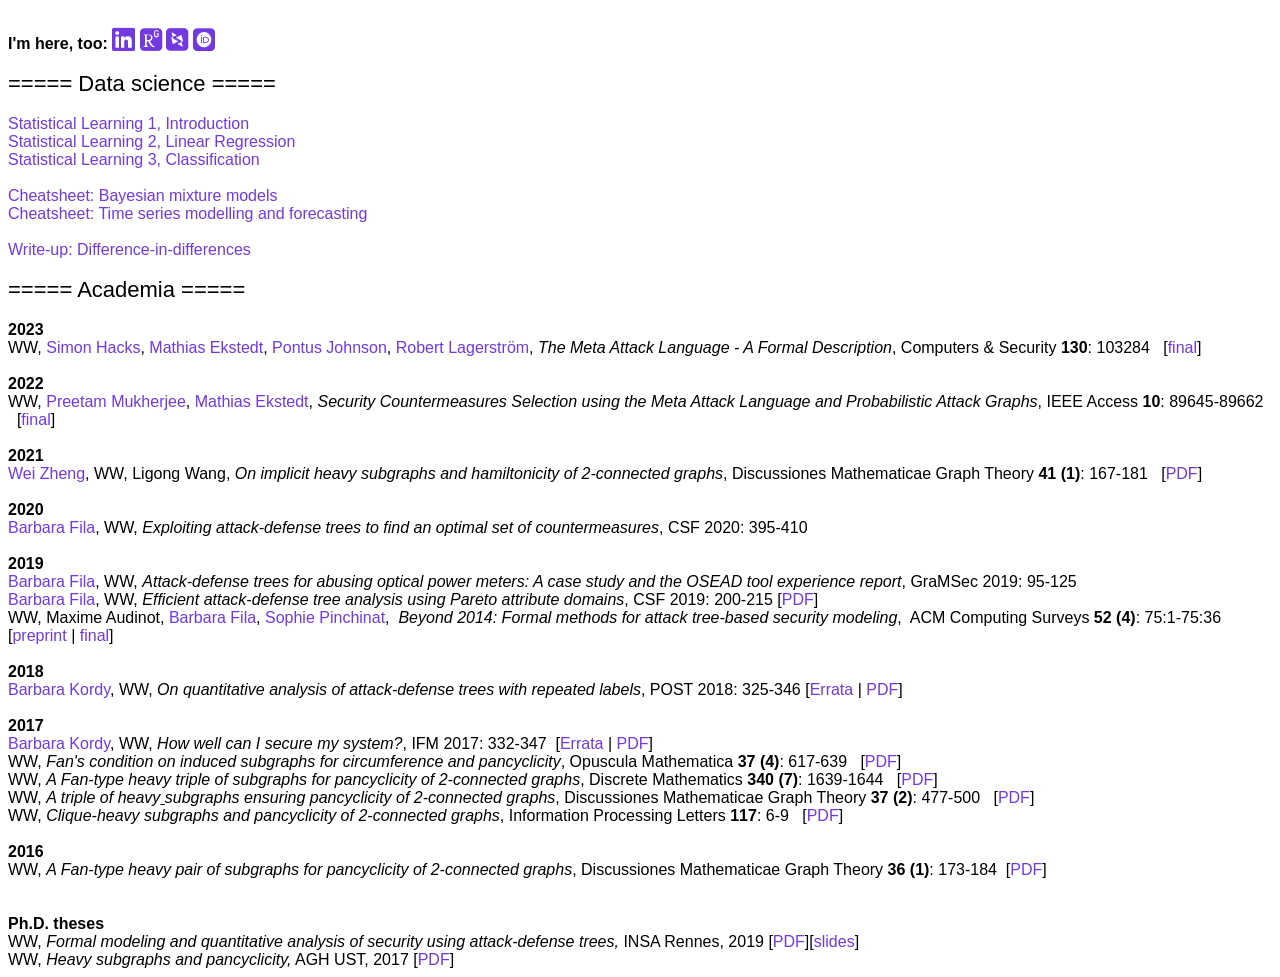
==== index.html @ e9523ee7 "Update index.html" ====
<!DOCTYPE html PUBLIC "-//W3C//DTD HTML 4.01 Transitional//EN">
<html>

<head>
  <style></style>
  <title>Wojciech Wide&#322</title>
    <!--
  nice icons by James Walsh: https://jpswalsh.github.io/academicons/
  -->
  <link rel="stylesheet" href="academiconsss/css/academicons.min.css" />
  <!-- for linkedin and github icon-->
  <link rel="stylesheet" href="https://use.fontawesome.com/releases/v5.8.1/css/all.css" integrity="sha384-50oBUHEmvpQ+1lW4y57PTFmhCaXp0ML5d60M1M7uH2+nqUivzIebhndOJK28anvf" crossorigin="anonymous">
  <!-- what follows removes underscore from hyperlinks -->
 <style type="text/css">
    a {
      text-decoration: none
    }
    * {
      font-family: 'Verdana','Georgia','Helvetica';
      font-size: 16px;
    }
  </style>
</head>
<body
style="background-color: #FFFFFF; color: #000000;"
 alink="#7139df" link="#7139df" vlink="#7139df">
	<!--
	-->
	    <span style="font-weight: bold;"><br>
    I'm here, too: </span>

  <a href="https://www.linkedin.com/in/wojciech-wide%C5%82-252187187/">
  <span class="icon">
    <i class="fab fa-linkedin" style="font-size: 26px;"></i>
    </span>
  </a>

  <a href="https://www.researchgate.net/profile/Wojciech_Widel">
    <span class="icon">
      <i class="ai ai-researchgate-square ai-3x" style="font-size: 26px;"></i>
    </span>
  </a>

  <a href="https://dblp.uni-trier.de/pers/hd/w/Widel:Wojciech">
    <span class="icon">
      <i class="ai ai-dblp-square ai-3x" style="font-size: 26px;"></i>
    </span>
  </a>

  <a href="https://orcid.org/0000-0002-1680-5255">
    <span class="icon">
      <i class="ai ai-orcid-square ai-3x" style="font-size: 26px;"></i>
    </span>
  </a>

<br><br>
	
  <!-- data
	-->
	<span style="font-size: 22px;">===== Data science =====</span><br><br>
	
	<a href="data/statistical_learning_01_overview.pdf">Statistical Learning 1, Introduction </a><br>
	<a href="data/statistical_learning_02_linear_regression.pdf">Statistical Learning 2, Linear Regression</a><br>
	<a href="data/statistical_learning_03_classification.pdf">Statistical Learning 3, Classification</a><br><br>
	
	<a href="data/cheatsheet_bayesian_mixture_models.pdf">Cheatsheet: Bayesian mixture models</a><br>
	<a href="data/cheatsheet_time_series.pdf">Cheatsheet: Time series modelling and forecasting</a><br><br>
	
	<a href="data/write_up_diff_in_diff.pdf">Write-up: Difference-in-differences</a><br><br>
	
	<!-- academia
	-->
	<span style="font-size: 22px;">===== Academia =====</span><br><br>
  
  <b>2023</b><br>
  
    WW, <a href="https://www.researchgate.net/profile/Simon-Hacks">
    Simon Hacks</a>, <a href="https://www.researchgate.net/profile/Mathias-Ekstedt">
    Mathias Ekstedt</a>, <a href="https://www.researchgate.net/profile/Pontus-Johnson">
    Pontus Johnson</a>, <a href="https://www.researchgate.net/profile/Lagerstroem-Robert">
    Robert Lagerstr&ouml;m</a>,&nbsp;<span style="color: rgb(0, 0, 0); font-style: italic;">The Meta Attack Language - A Formal Description</span>,&nbsp;Computers &amp; Security
  <span style="font-weight: bold;"><span style="font-weight: bold;">130</span></span>:&nbsp;103284
  &nbsp; [<a href="https://www.sciencedirect.com/science/article/pii/S0167404823001943?via%3Dihub">final</a>]<br><br>


    <b>2022</b><br>
  
    WW, <a href="https://www.researchgate.net/profile/Preetam-Mukherjee">
    Preetam Mukherjee</a>, <a href="https://www.researchgate.net/profile/Mathias-Ekstedt">
    Mathias Ekstedt</a>,&nbsp;<span style="color: rgb(0, 0, 0); font-style: italic;">Security Countermeasures Selection using the Meta Attack Language and Probabilistic Attack Graphs</span>,&nbsp;IEEE Access
  <span style="font-weight: bold;"><span style="font-weight: bold;">10</span></span>:&nbsp;89645-89662
  &nbsp; [<a href="https://ieeexplore.ieee.org/document/9864201">final</a>]<br><br>
  
  <b>2021</b><br>
  
    <a href="https://www.researchgate.net/profile/Wei_Zheng125">
    Wei Zheng</a>, WW, Ligong Wang,&nbsp;<span style="color: rgb(0, 0, 0); font-style: italic;">On implicit
    heavy subgraphs and hamiltonicity of 2-connected graphs</span>,&nbsp;Discussiones Mathematicae Graph Theory
  <span style="font-weight: bold;"><span style="font-weight: bold;">41<span style="font-weight: bold;"> (1)</span></span></span>:&nbsp;167-181
  &nbsp; [<a href="https://www.dmgt.uz.zgora.pl/publish/bbl_view_pdf.php?ID=42028">PDF</a>]<br><br>
  
  <b>2020</b><br>
  
    <a href="http://people.irisa.fr/Barbara.Kordy/">
    Barbara Fila</a>, WW,&nbsp;<span style="color: rgb(0, 0, 0); font-style: italic;">Exploiting attack-defense trees to find an optimal set of countermeasures</span>,&nbsp;CSF 2020: 395-410<br><br>  
  

  <b>2019</b><br>  
  
  <a href="http://people.irisa.fr/Barbara.Kordy/">
    Barbara Fila</a>, WW,&nbsp;<span style="color: rgb(0, 0, 0); font-style: italic;">Attack-defense trees for abusing optical power meters: A case study and the OSEAD tool experience report</span>,&nbsp;GraMSec 2019: 95-125<br>

  <a href="http://people.irisa.fr/Barbara.Kordy/">
    Barbara Fila</a>, WW,&nbsp;<span style="color: rgb(0, 0, 0); font-style: italic;">Efficient attack-defense tree analysis using Pareto attribute domains</span>,&nbsp;CSF 2019: 200-215 [<a href="papers/2019_fila_widel_CSF.pdf">PDF</a>]<br>
  <!--acceptance rate: 0.34 -->

  WW, Maxime Audinot,
  <a href="http://people.irisa.fr/Barbara.Kordy/">Barbara Fila</a>,
  <a href="http://people.irisa.fr/Sophie.Pinchinat/">Sophie Pinchinat</a>,&nbsp;<span style="color: rgb(0, 0, 0); font-style: italic;">
    Beyond 2014: Formal methods for attack tree-based security modeling</span>,&nbsp;
  ACM Computing Surveys <span style="font-weight: bold;"><span style="font-weight: bold;">52<span style="font-weight: bold;"> (4)</span></span></span>:
  75:1-75:36 [<a href="papers/2019_ACM_survey_PREPRINT.pdf">preprint</a> | <a href="https://dl.acm.org/citation.cfm?id=3331524">final</a>] &nbsp;


  <br>
  <br>




  <b>2018</b><br>


  <a href="http://people.irisa.fr/Barbara.Kordy/">Barbara Kordy</a>, WW, <span style="color: rgb(0, 0, 0); font-style: italic;">On
    quantitative analysis of attack-defense trees with repeated labels</span>,
  POST 2018: 325-346 [<a href="papers/POSTerrata.pdf">Errata</a>
  | <a href="papers/2018_kordy_widel_POST.pdf">PDF</a>]<br>


  <br>

  <b>2017</b><br>

  <a href="http://people.irisa.fr/Barbara.Kordy/">Barbara Kordy</a>, WW,&nbsp;<span style="color: rgb(0, 0, 0); font-style: italic;">How well
    can I secure my system?</span><span style="color: rgb(0, 0, 0); font-style: italic;"></span>,
  IFM 2017: 332-347 &nbsp;[<a href="papers/iFMerrata.pdf">Errata</a> | <a href="papers/2017_kordy_widel_iFM.pdf">PDF</a>]<br>

  WW,&nbsp;<span style="color: rgb(0, 0, 0); font-style: italic;">Fan's
    condition on induced subgraphs for circumference and pancyclicity</span><span style="text-decoration: underline; color: rgb(0, 0, 0); font-style: italic;"></span><span style="color: rgb(0, 0, 0); font-style: italic;"></span><span style="text-decoration: underline; color: rgb(0, 0, 0); font-style: italic;"></span><span
    style="color: rgb(0, 0, 0); font-style: italic;"></span>,
  Opuscula Mathematica <span style="font-weight: bold;"><span style="font-weight: bold;">37<span style="font-weight: bold;"> (4)</span></span></span>:
  617-639 &nbsp; [<a href="http://www.opuscula.agh.edu.pl/vol37/4/art/opuscula_math_3734.pdf">PDF</a>]<br>


  WW, <span style="color: rgb(0, 0, 0); font-style: italic;">A Fan-type
    heavy triple of </span><span style="color: rgb(0, 0, 0); font-style: italic;">subgraphs</span><span style="color: rgb(0, 0, 0); font-style: italic;"> for </span><span style="color: rgb(0, 0, 0); font-style: italic;">pancyclicity</span><span
    style="color: rgb(0, 0, 0); font-style: italic;"> of
    2-connected graphs</span>,&nbsp;Discrete Mathematics <span style="font-weight: bold;"><span style="font-weight: bold;">340<span style="font-weight: bold;"> (7)</span></span></span>:
  1639-1644 &nbsp; [<a href="papers/2017_widel_k13p7h.pdf">PDF</a>]<br>


  WW, <span style="color: rgb(0, 0, 0); font-style: italic;">A triple of
    heavy</span><span style="text-decoration: underline; color: rgb(0, 0, 0); font-style: italic;">
  </span><span style="color: rgb(0, 0, 0); font-style: italic;">subgraphs</span><span style="color: rgb(0, 0, 0); font-style: italic;"> ensuring </span><span style="color: rgb(0, 0, 0); font-style: italic;">pancyclicity</span><span style="color: rgb(0, 0, 0); font-style: italic;">
    of
    2-connected graphs</span>, Discussiones Mathematicae Graph Theory
  <span style="font-weight: bold;"><span style="font-weight: bold;">37<span style="font-weight: bold;"> (2)</span></span></span>:&nbsp;477-500
  &nbsp; [<a href="http://www.discuss.wmie.uz.zgora.pl/php/discuss3.php?ip=&amp;url=pdf&amp;nIdA=25197&amp;nIdSesji=-1">PDF</a>]<br>


  WW, <span style="color: rgb(0, 0, 0); font-style: italic;">Clique-heavy
  </span><span style="color: rgb(0, 0, 0); font-style: italic;">subgraphs</span><span style="color: rgb(0, 0, 0); font-style: italic;"> and </span><span style="color: rgb(0, 0, 0); font-style: italic;">pancyclicity</span><span style="color: rgb(0, 0, 0); font-style: italic;">
    of
    2-connected graphs</span>, Information Processing
  Letters&nbsp;<span style="font-weight: bold;"><span style="font-weight: bold;">117<span style="font-weight: bold;"></span></span></span>:
  6-9 &nbsp; [<a href="papers/2017_widel_clique.pdf">PDF</a>]<br>


  <br>

  <b>2016</b><br>


  WW, <span style="color: rgb(0, 0, 0); font-style: italic;">A Fan-type
    heavy pair of </span><span style="color: rgb(0, 0, 0); font-style: italic;">subgraphs</span><span style="color: rgb(0, 0, 0); font-style: italic;"> for </span><span style="color: rgb(0, 0, 0); font-style: italic;">pancyclicity</span><span style="color: rgb(0, 0, 0); font-style: italic;">
    of
    2-connected graphs</span>, Discussiones Mathematicae Graph Theory
  <span style="font-weight: bold;"><span style="font-weight: bold;">36<span style="font-weight: bold;"> (1)</span></span></span>:
  173-184 &nbsp;[<a href="http://www.discuss.wmie.uz.zgora.pl/php/discuss3.php?ip=&amp;url=pdf&amp;nIdA=24811&amp;nIdSesji=-1">PDF</a>]<br>



  <br>







  <br><span style="font-weight: bold;">Ph.D. theses<br>







  </span>WW,&nbsp;<span style="color: rgb(0, 0, 0); font-style: italic;">Formal modeling and quantitative analysis of security using attack-defense trees, </span>INSA Rennes, 2019 [<a href="theseis/widel_thesis_trees.pdf">PDF</a>][<a href="papers/defense_irisa.pdf">slides</a>]<br>







  WW,&nbsp;<span style="color: rgb(0, 0, 0); font-style: italic;">Heavy subgraphs and pancyclicity</span><span style="color: rgb(0, 0, 0); font-style: italic;">,</span> AGH UST, 2017 [<a href="theseis/widel_thesis_heavy.pdf">PDF</a>]<br>


</body>

</html>
---- academiconsss/css/academicons.min.css ----
.ai-ul,.fa-ul{list-style-type:none}.ai-li,.fa-li{top:.14285714em;text-align:center}.ai-fw,.ai-li,.fa-fw,.fa-li{text-align:center}.ai.fa-pull-left,.fa.fa-pull-left{margin-right:.3em}@font-face{font-family:Academicons;src:url(../fonts/academicons.eot?v=1.8.6);src:url(../fonts/academicons.eot?v=1.8.6) format('embedded-opentype'),url(../fonts/academicons.ttf?v=1.8.6) format('truetype'),url(../fonts/academicons.woff?v=1.8.6) format('woff'),url(../fonts/academicons.svg?v=1.8.6#academicons) format('svg');font-weight:400;font-style:normal}.ai{display:inline-block;font:normal normal normal 14px/1 Academicons;font-size:inherit;text-rendering:auto;-webkit-font-smoothing:antialiased;-moz-osx-font-smoothing:grayscale}.ai-lg,.fa-lg{line-height:.75em;vertical-align:-15%}.ai-academia:before{content:"\e9af"}.ai-academia-square:before{content:"\e93d"}.ai-acclaim:before{content:"\e92e"}.ai-acclaim-square:before{content:"\e93a"}.ai-acm:before{content:"\e93c"}.ai-acm-square:before{content:"\e95d"}.ai-acmdl:before{content:"\e96a"}.ai-acmdl-square:before{content:"\e9d3"}.ai-ads:before{content:"\e9cb"}.ai-ads-square:before{content:"\e94a"}.ai-arxiv:before{content:"\e974"}.ai-arxiv-square:before{content:"\e9a6"}.ai-biorxiv:before{content:"\e9a2"}.ai-biorxiv-square:before{content:"\e98b"}.ai-ceur:before{content:"\e96d"}.ai-ceur-square:before{content:"\e92f"}.ai-coursera:before{content:"\e95f"}.ai-coursera-square:before{content:"\e97f"}.ai-cv:before{content:"\e9a5"}.ai-cv-square:before{content:"\e90a"}.ai-dataverse:before{content:"\e9f7"}.ai-dataverse-square:before{content:"\e9e4"}.ai-dblp:before{content:"\e94f"}.ai-dblp-square:before{content:"\e93f"}.ai-depsy:before{content:"\e97a"}.ai-depsy-square:before{content:"\e94b"}.ai-doi:before{content:"\e97e"}.ai-doi-square:before{content:"\e98f"}.ai-dryad:before{content:"\e97c"}.ai-dryad-square:before{content:"\e98c"}.ai-figshare:before{content:"\e981"}.ai-figshare-square:before{content:"\e9e7"}.ai-google-scholar:before{content:"\e9d4"}.ai-google-scholar-square:before{content:"\e9f9"}.ai-ideas-repec:before{content:"\e9ed"}.ai-ideas-repec-square:before{content:"\e9f8"}.ai-ieee:before{content:"\e929"}.ai-ieee-square:before{content:"\e9b9"}.ai-impactstory:before{content:"\e9cf"}.ai-impactstory-square:before{content:"\e9aa"}.ai-inspire:before{content:"\e9e9"}.ai-inspire-square:before{content:"\e9fe"}.ai-lattes:before{content:"\e9b3"}.ai-lattes-square:before{content:"\e99c"}.ai-mathoverflow:before{content:"\e9f6"}.ai-mathoverflow-square:before{content:"\e97b"}.ai-mendeley:before{content:"\e9f0"}.ai-mendeley-square:before{content:"\e9f3"}.ai-open-access:before{content:"\e939"}.ai-open-access-square:before{content:"\e9f4"}.ai-orcid:before{content:"\e9d9"}.ai-orcid-square:before{content:"\e9c3"}.ai-osf:before{content:"\e9ef"}.ai-osf-square:before{content:"\e931"}.ai-overleaf:before{content:"\e914"}.ai-overleaf-square:before{content:"\e98d"}.ai-philpapers:before{content:"\e98a"}.ai-philpapers-square:before{content:"\e96f"}.ai-piazza:before{content:"\e99a"}.ai-piazza-square:before{content:"\e90c"}.ai-publons:before{content:"\e937"}.ai-publons-square:before{content:"\e94e"}.ai-pubmed:before{content:"\e99f"}.ai-pubmed-square:before{content:"\e97d"}.ai-researcherid:before{content:"\e91a"}.ai-researcherid-square:before{content:"\e95c"}.ai-researchgate:before{content:"\e95e"}.ai-researchgate-square:before{content:"\e99e"}.ai-scirate:before{content:"\e98e"}.ai-scirate-square:before{content:"\e99d"}.ai-semantic-scholar:before{content:"\e96e"}.ai-semantic-scholar-square:before{content:"\e96c"}.ai-springer:before{content:"\e928"}.ai-springer-square:before{content:"\e99b"}.ai-zotero:before{content:"\e962"}.ai-zotero-square:before{content:"\e932"}.ai-lg{font-size:1.33333333em}.ai-2x{font-size:2em}.ai-3x{font-size:3em}.ai-4x{font-size:4em}.ai-5x{font-size:5em}.ai-fw{width:1.28571429em}.ai-ul{padding-left:0;margin-left:2.14285714em}.ai-ul>li{position:relative}.ai-li{position:absolute;left:-2.14285714em;width:2.14285714em}.ai-li.fa-lg{left:-1.85714286em}.ai-border{padding:.2em .25em .15em;border:.08em solid #eee;border-radius:.1em}.ai-pull-left{float:left}.ai-pull-right{float:right}.ai.fa-pull-right{margin-left:.3em}.fa-lg{font-size:1.33333333em}.fa-2x{font-size:2em}.fa-3x{font-size:3em}.fa-4x{font-size:4em}.fa-5x{font-size:5em}.fa-fw{width:1.28571429em}.fa-ul{padding-left:0;margin-left:2.14285714em}.fa-ul>li{position:relative}.fa-li{position:absolute;left:-2.14285714em;width:2.14285714em}.fa-li.fa-lg{left:-1.85714286em}.fa-border{padding:.2em .25em .15em;border:.08em solid #eee;border-radius:.1em}.fa-pull-left{float:left}.fa-pull-right{float:right}.fa.fa-pull-right{margin-left:.3em}
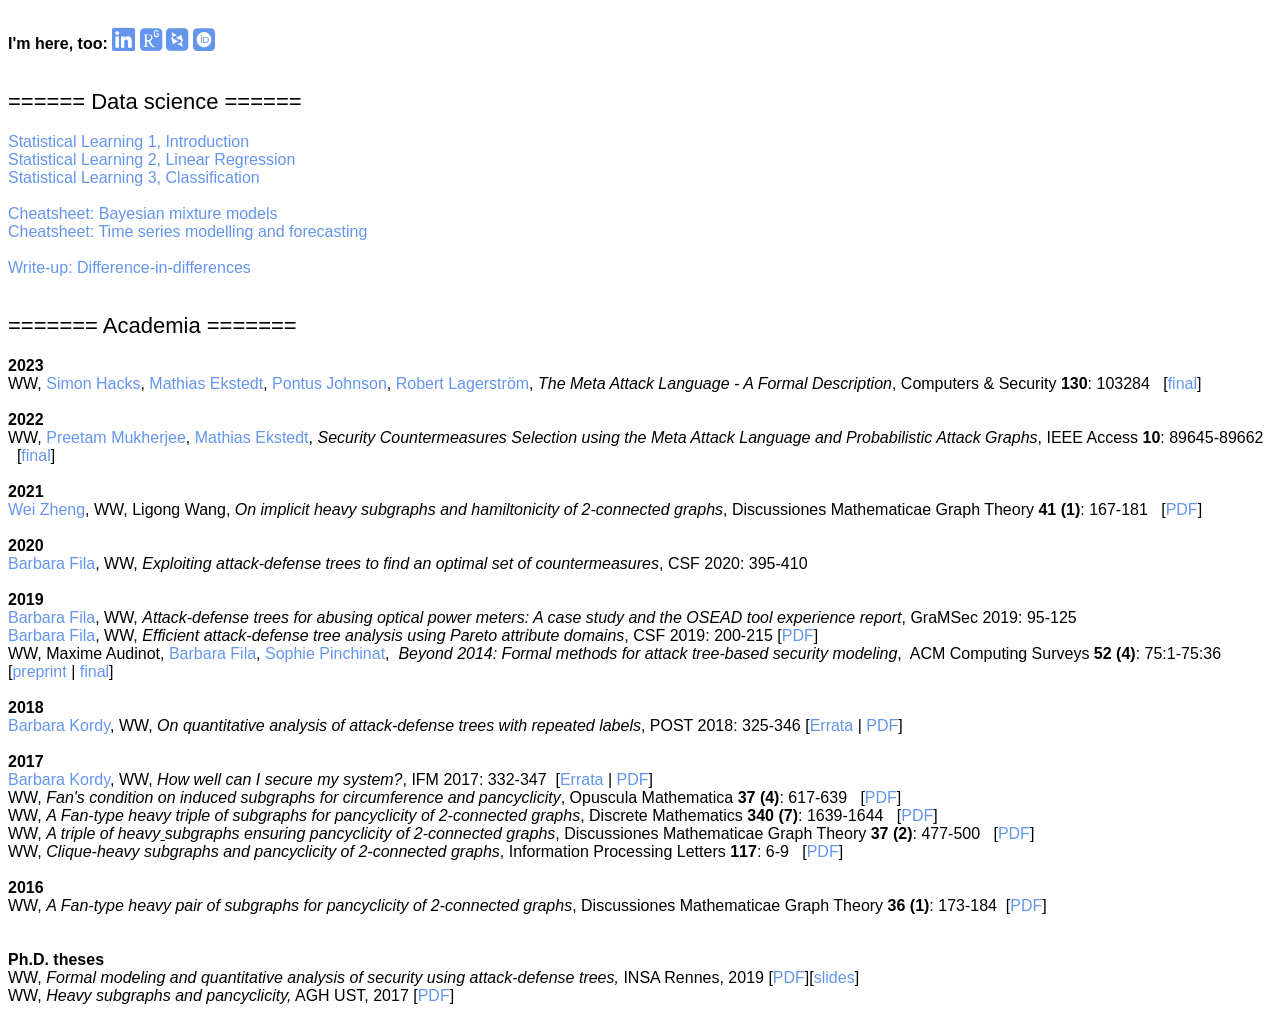
==== commit 20812d21: "Update index.html" ====
--- a/index.html
+++ b/index.html
@@ -23,7 +23,7 @@
 </head>
 <body
 style="background-color: #FFFFFF; color: #000000;"
- alink="#7139df" link="#7139df" vlink="#7139df">
+ alink="#6495ED" link="#6495ED" vlink="#6495ED">
 	<!--
 	-->
 	    <span style="font-weight: bold;"><br>
@@ -53,11 +53,11 @@
     </span>
   </a>
 
-<br><br>
+<br><br><br>
 	
   <!-- data
 	-->
-	<span style="font-size: 22px;">===== Data science =====</span><br><br>
+	<span style="font-size: 22px;">====== Data science ======</span><br><br>
 	
 	<a href="data/statistical_learning_01_overview.pdf">Statistical Learning 1, Introduction </a><br>
 	<a href="data/statistical_learning_02_linear_regression.pdf">Statistical Learning 2, Linear Regression</a><br>
@@ -66,11 +66,11 @@
 	<a href="data/cheatsheet_bayesian_mixture_models.pdf">Cheatsheet: Bayesian mixture models</a><br>
 	<a href="data/cheatsheet_time_series.pdf">Cheatsheet: Time series modelling and forecasting</a><br><br>
 	
-	<a href="data/write_up_diff_in_diff.pdf">Write-up: Difference-in-differences</a><br><br>
+	<a href="data/write_up_diff_in_diff.pdf">Write-up: Difference-in-differences</a><br><br><br>
 	
 	<!-- academia
 	-->
-	<span style="font-size: 22px;">===== Academia =====</span><br><br>
+	<span style="font-size: 22px;">======= Academia =======</span><br><br>
   
   <b>2023</b><br>
   
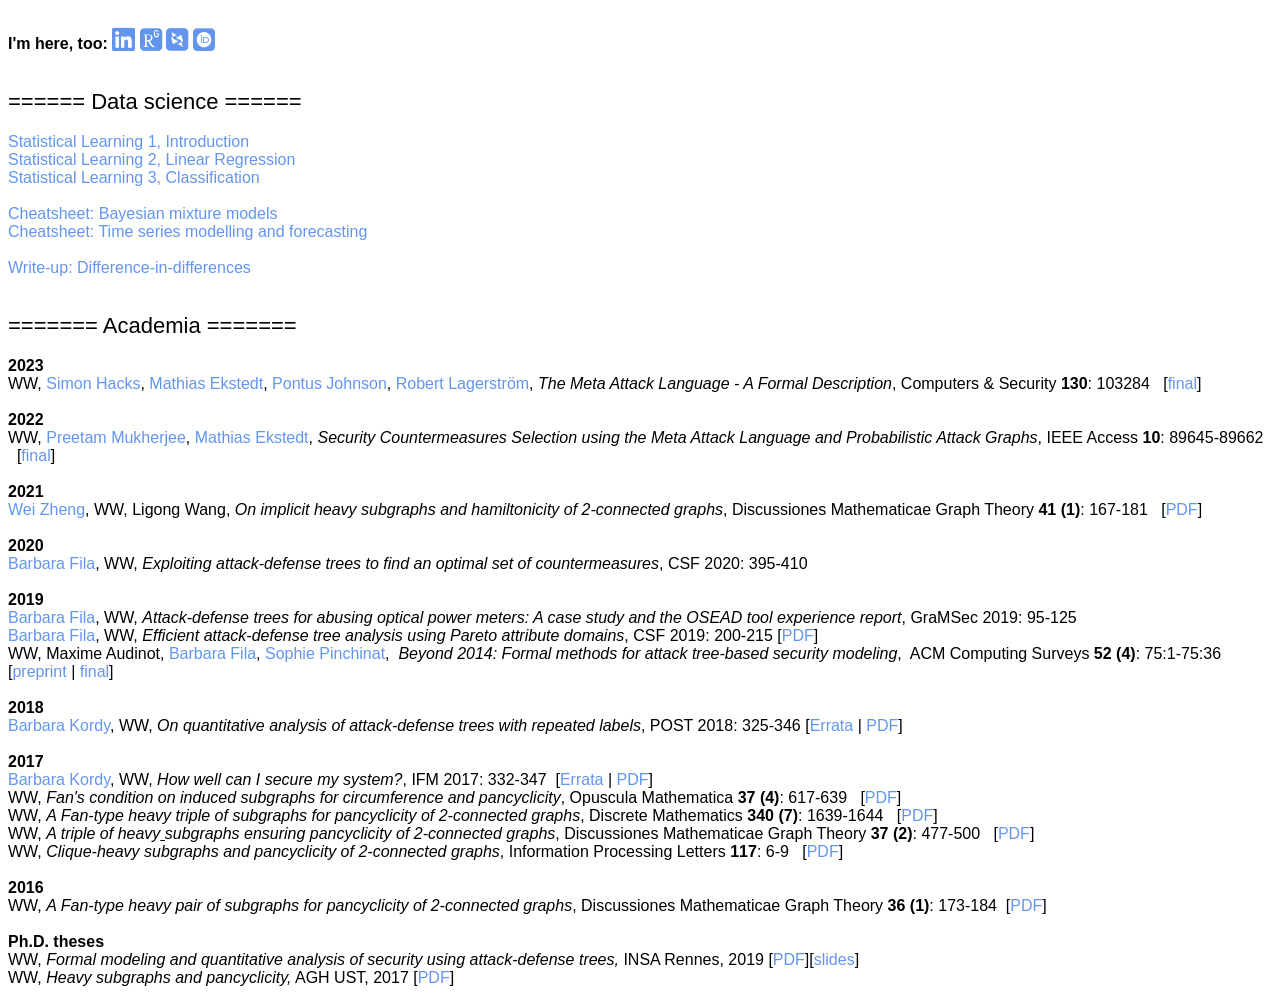
==== commit 428afa61: "Update index.html" ====
--- a/index.html
+++ b/index.html
@@ -188,32 +188,10 @@
   <span style="font-weight: bold;"><span style="font-weight: bold;">36<span style="font-weight: bold;"> (1)</span></span></span>:
   173-184 &nbsp;[<a href="http://www.discuss.wmie.uz.zgora.pl/php/discuss3.php?ip=&amp;url=pdf&amp;nIdA=24811&amp;nIdSesji=-1">PDF</a>]<br>
 
-
-
-  <br>
-
-
-
-
-
-
-
   <br><span style="font-weight: bold;">Ph.D. theses<br>
 
-
-
-
-
-
-
   </span>WW,&nbsp;<span style="color: rgb(0, 0, 0); font-style: italic;">Formal modeling and quantitative analysis of security using attack-defense trees, </span>INSA Rennes, 2019 [<a href="theseis/widel_thesis_trees.pdf">PDF</a>][<a href="papers/defense_irisa.pdf">slides</a>]<br>
 
-
-
-
-
-
-
   WW,&nbsp;<span style="color: rgb(0, 0, 0); font-style: italic;">Heavy subgraphs and pancyclicity</span><span style="color: rgb(0, 0, 0); font-style: italic;">,</span> AGH UST, 2017 [<a href="theseis/widel_thesis_heavy.pdf">PDF</a>]<br>
 
 
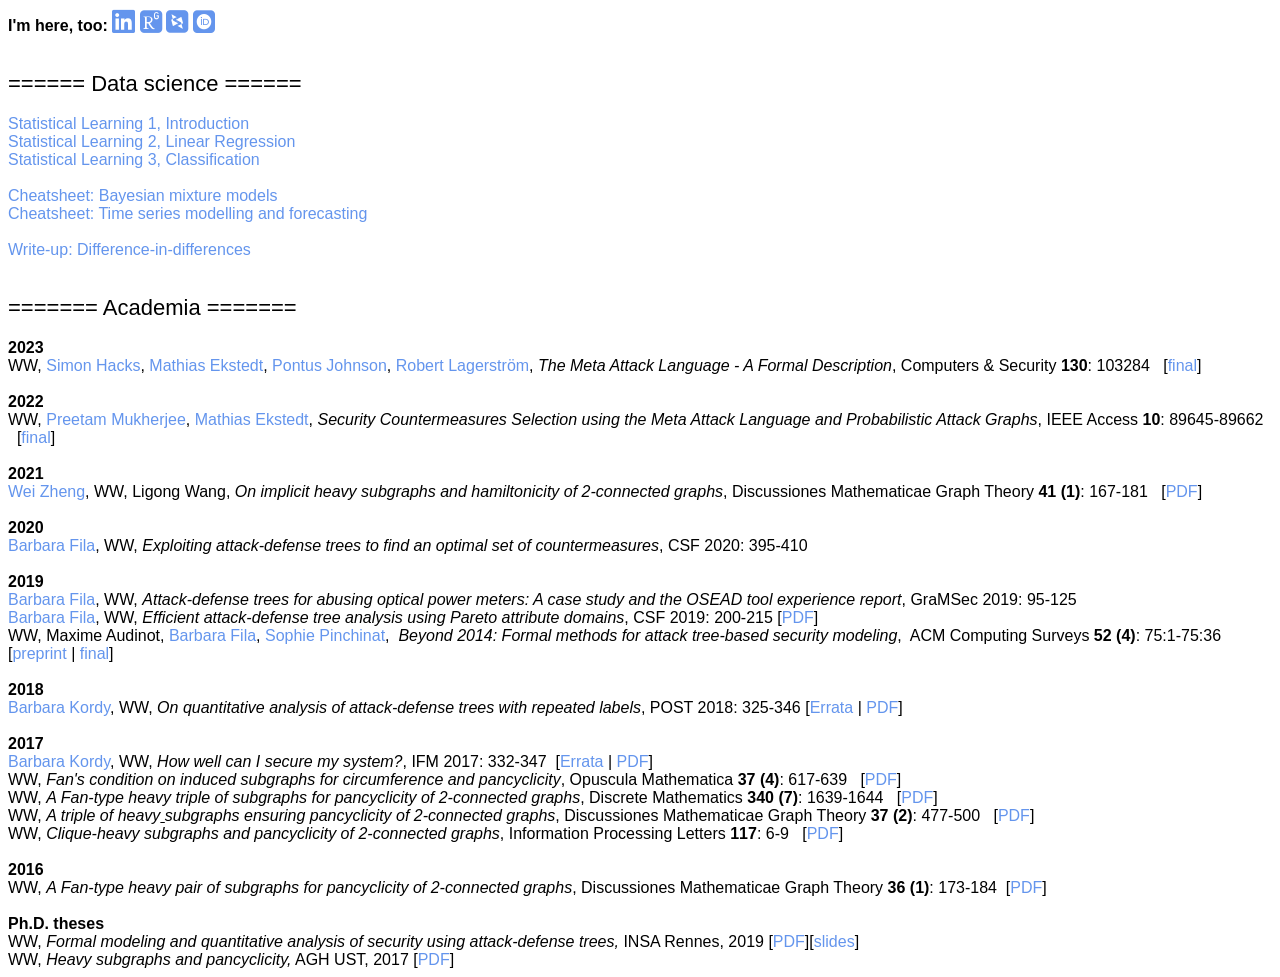
==== commit 2bab72cd: "Update index.html" ====
--- a/index.html
+++ b/index.html
@@ -26,7 +26,7 @@
  alink="#6495ED" link="#6495ED" vlink="#6495ED">
 	<!--
 	-->
-	    <span style="font-weight: bold;"><br>
+	    <span style="font-weight: bold;">
     I'm here, too: </span>
 
   <a href="https://www.linkedin.com/in/wojciech-wide%C5%82-252187187/">
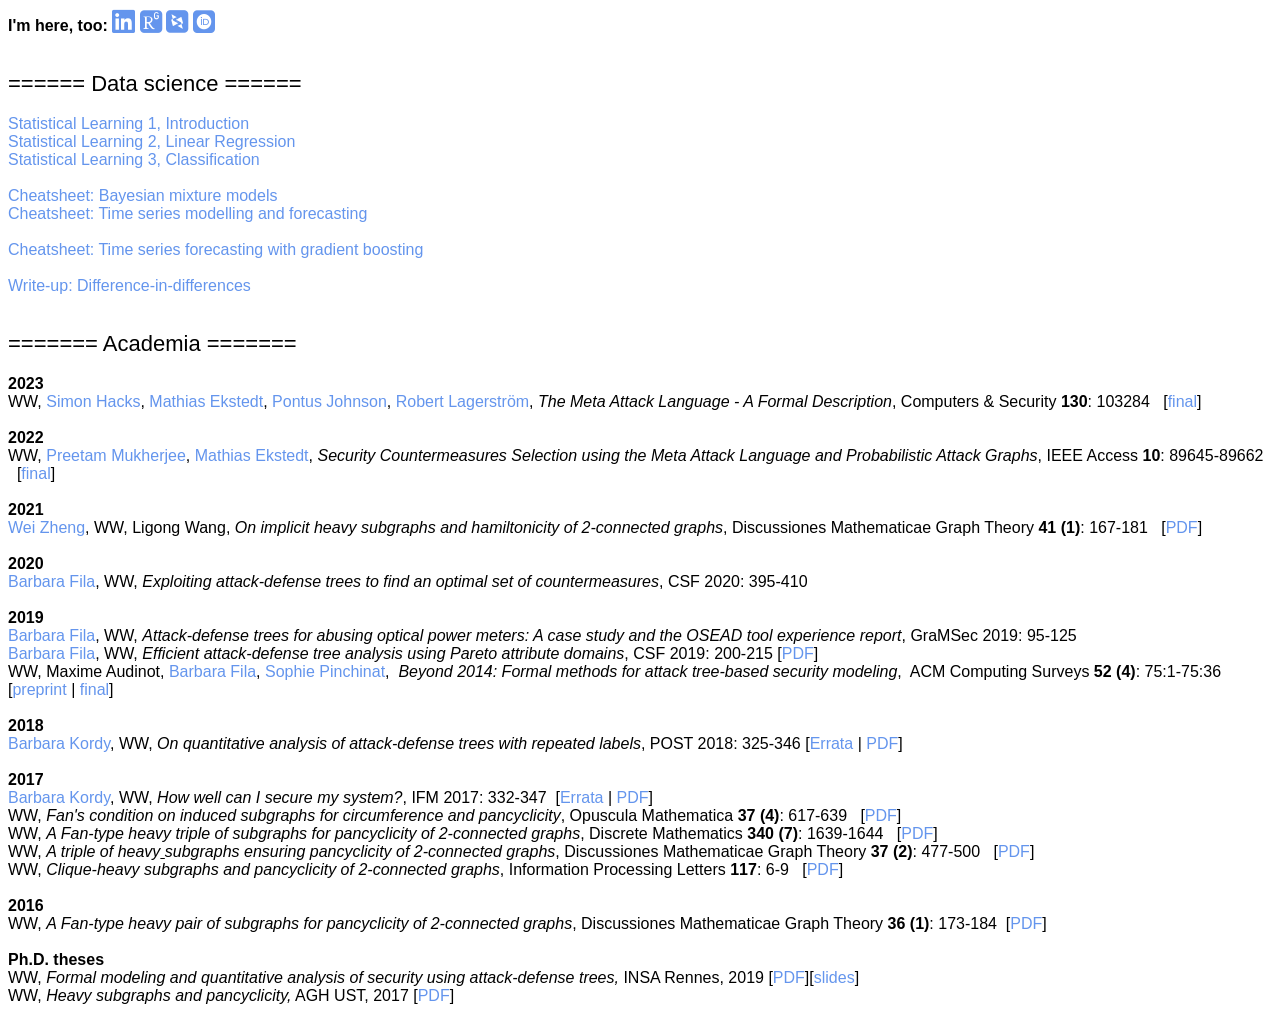
==== commit 24150f98: "Update index.html" ====
--- a/index.html
+++ b/index.html
@@ -65,6 +65,7 @@
 	
 	<a href="data/cheatsheet_bayesian_mixture_models.pdf">Cheatsheet: Bayesian mixture models</a><br>
 	<a href="data/cheatsheet_time_series.pdf">Cheatsheet: Time series modelling and forecasting</a><br><br>
+	<a href="data/cheat_sheet_time_series_forecasting_with_trees.pdf">Cheatsheet: Time series forecasting with gradient boosting</a><br><br>
 	
 	<a href="data/write_up_diff_in_diff.pdf">Write-up: Difference-in-differences</a><br><br><br>
 	
@@ -198,3 +199,4 @@
 </body>
 
 </html>
+
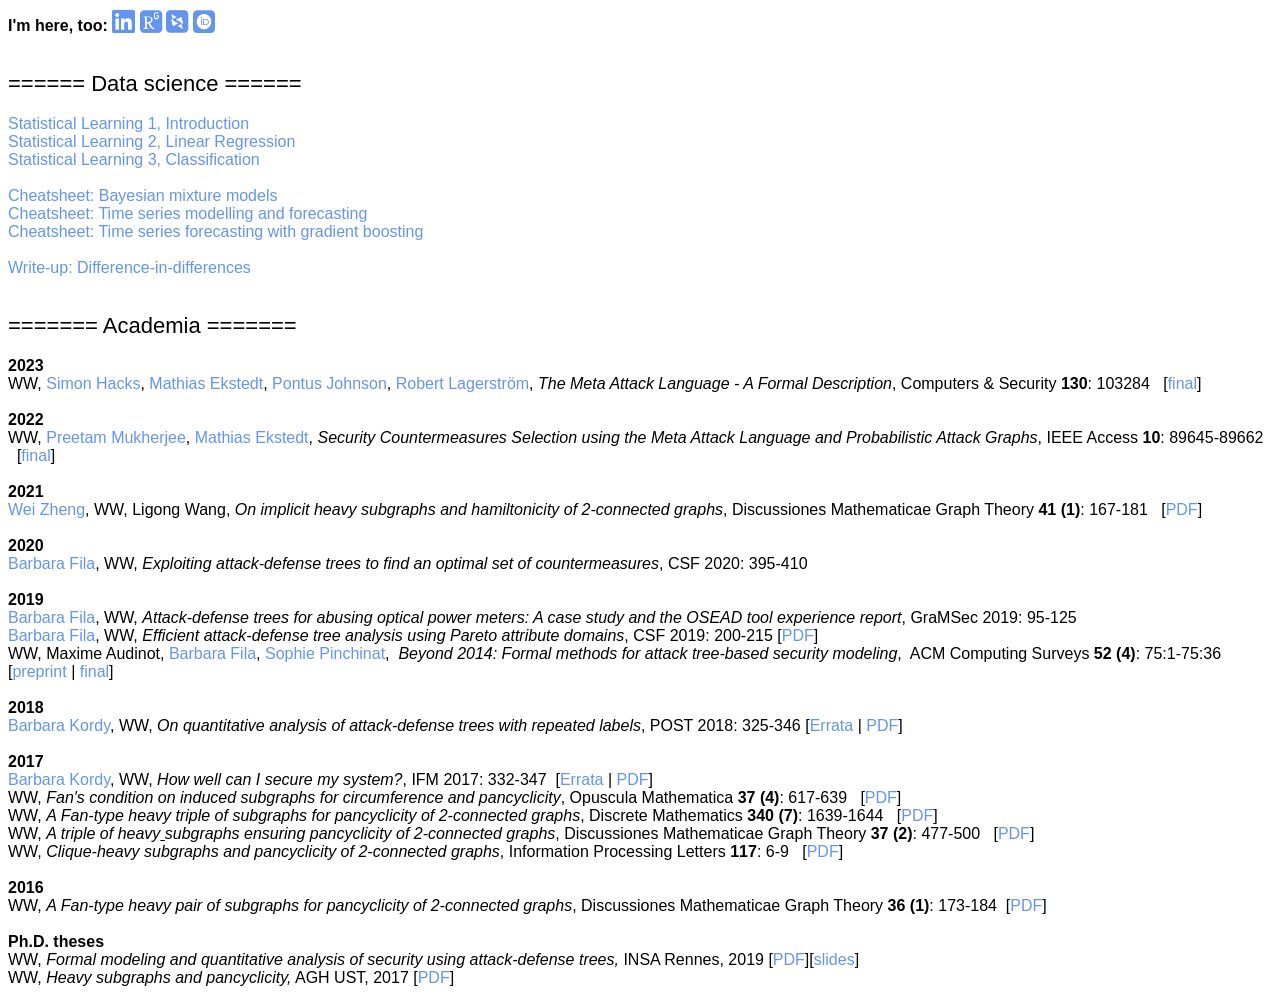
==== commit 1abc702a: "Update index.html" ====
--- a/index.html
+++ b/index.html
@@ -64,7 +64,7 @@
 	<a href="data/statistical_learning_03_classification.pdf">Statistical Learning 3, Classification</a><br><br>
 	
 	<a href="data/cheatsheet_bayesian_mixture_models.pdf">Cheatsheet: Bayesian mixture models</a><br>
-	<a href="data/cheatsheet_time_series.pdf">Cheatsheet: Time series modelling and forecasting</a><br><br>
+	<a href="data/cheatsheet_time_series.pdf">Cheatsheet: Time series modelling and forecasting</a><br>
 	<a href="data/cheat_sheet_time_series_forecasting_with_trees.pdf">Cheatsheet: Time series forecasting with gradient boosting</a><br><br>
 	
 	<a href="data/write_up_diff_in_diff.pdf">Write-up: Difference-in-differences</a><br><br><br>
@@ -200,3 +200,4 @@
 
 </html>
 
+
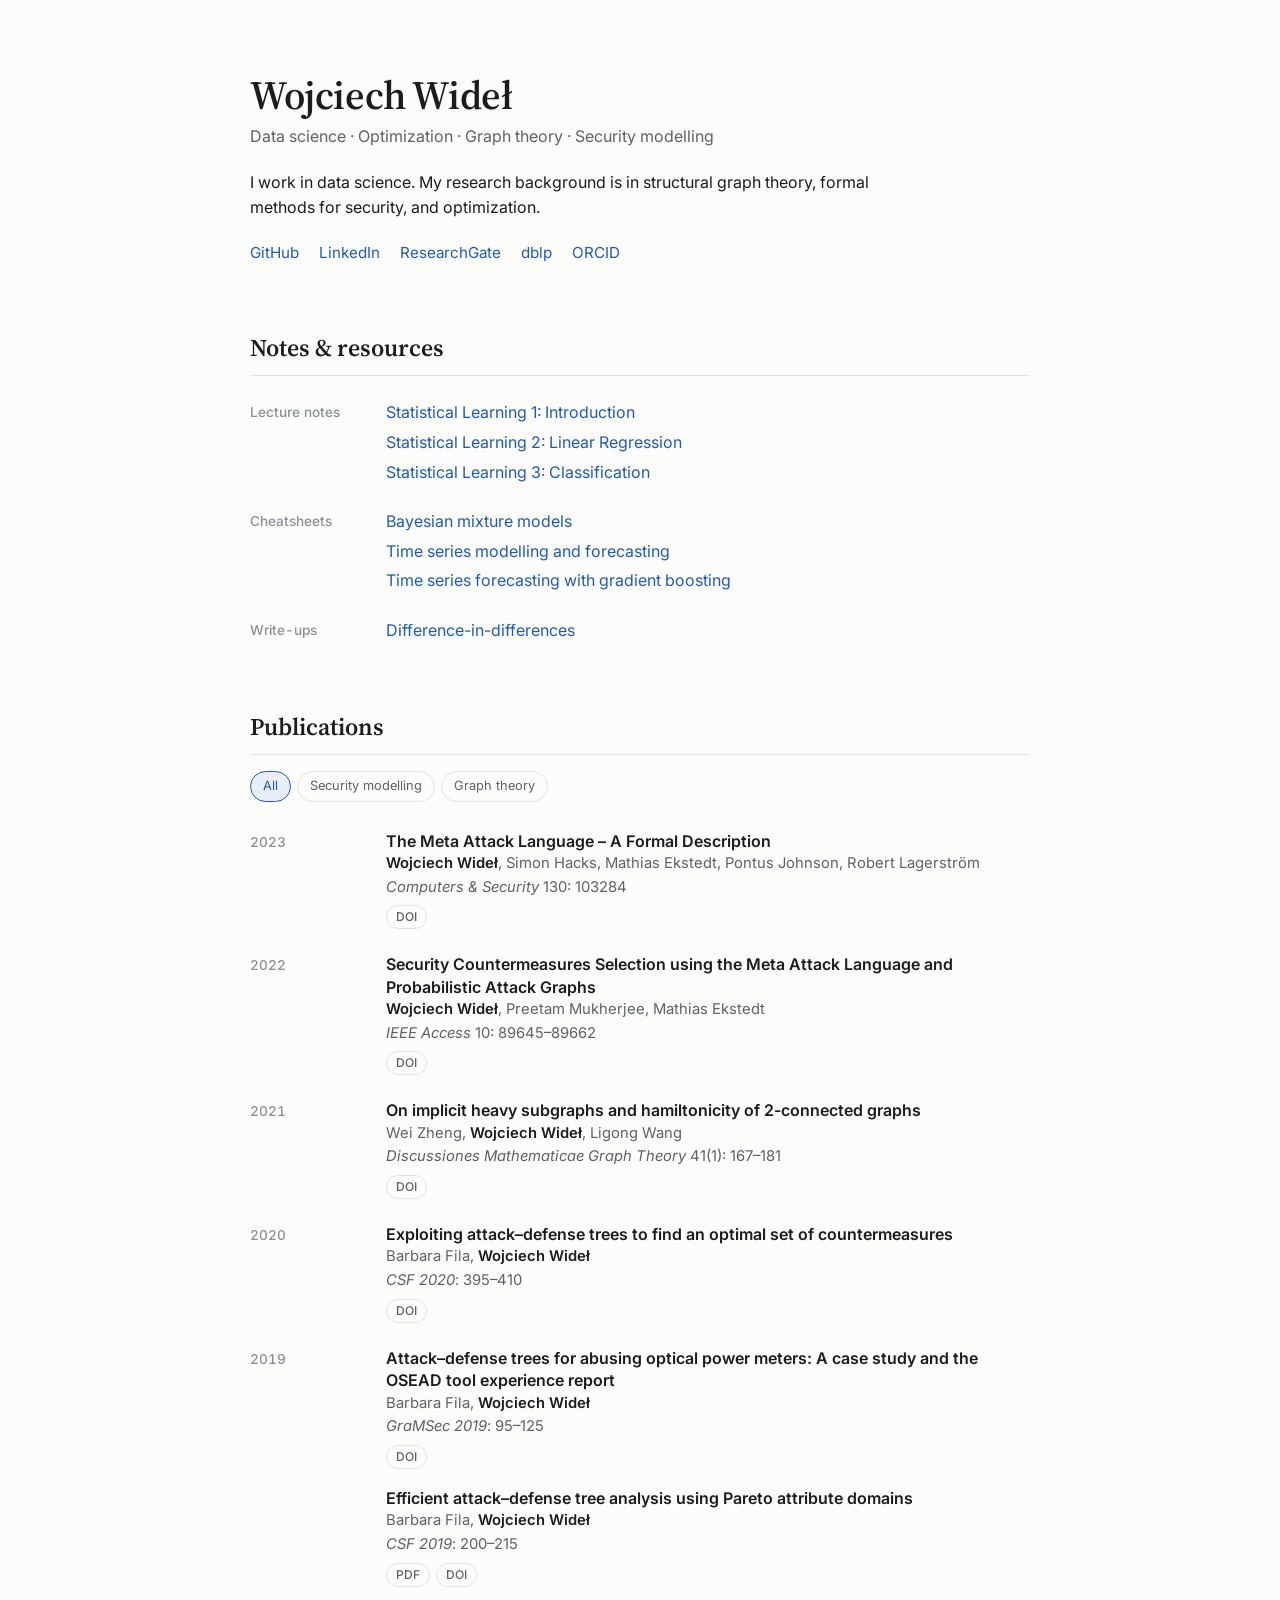
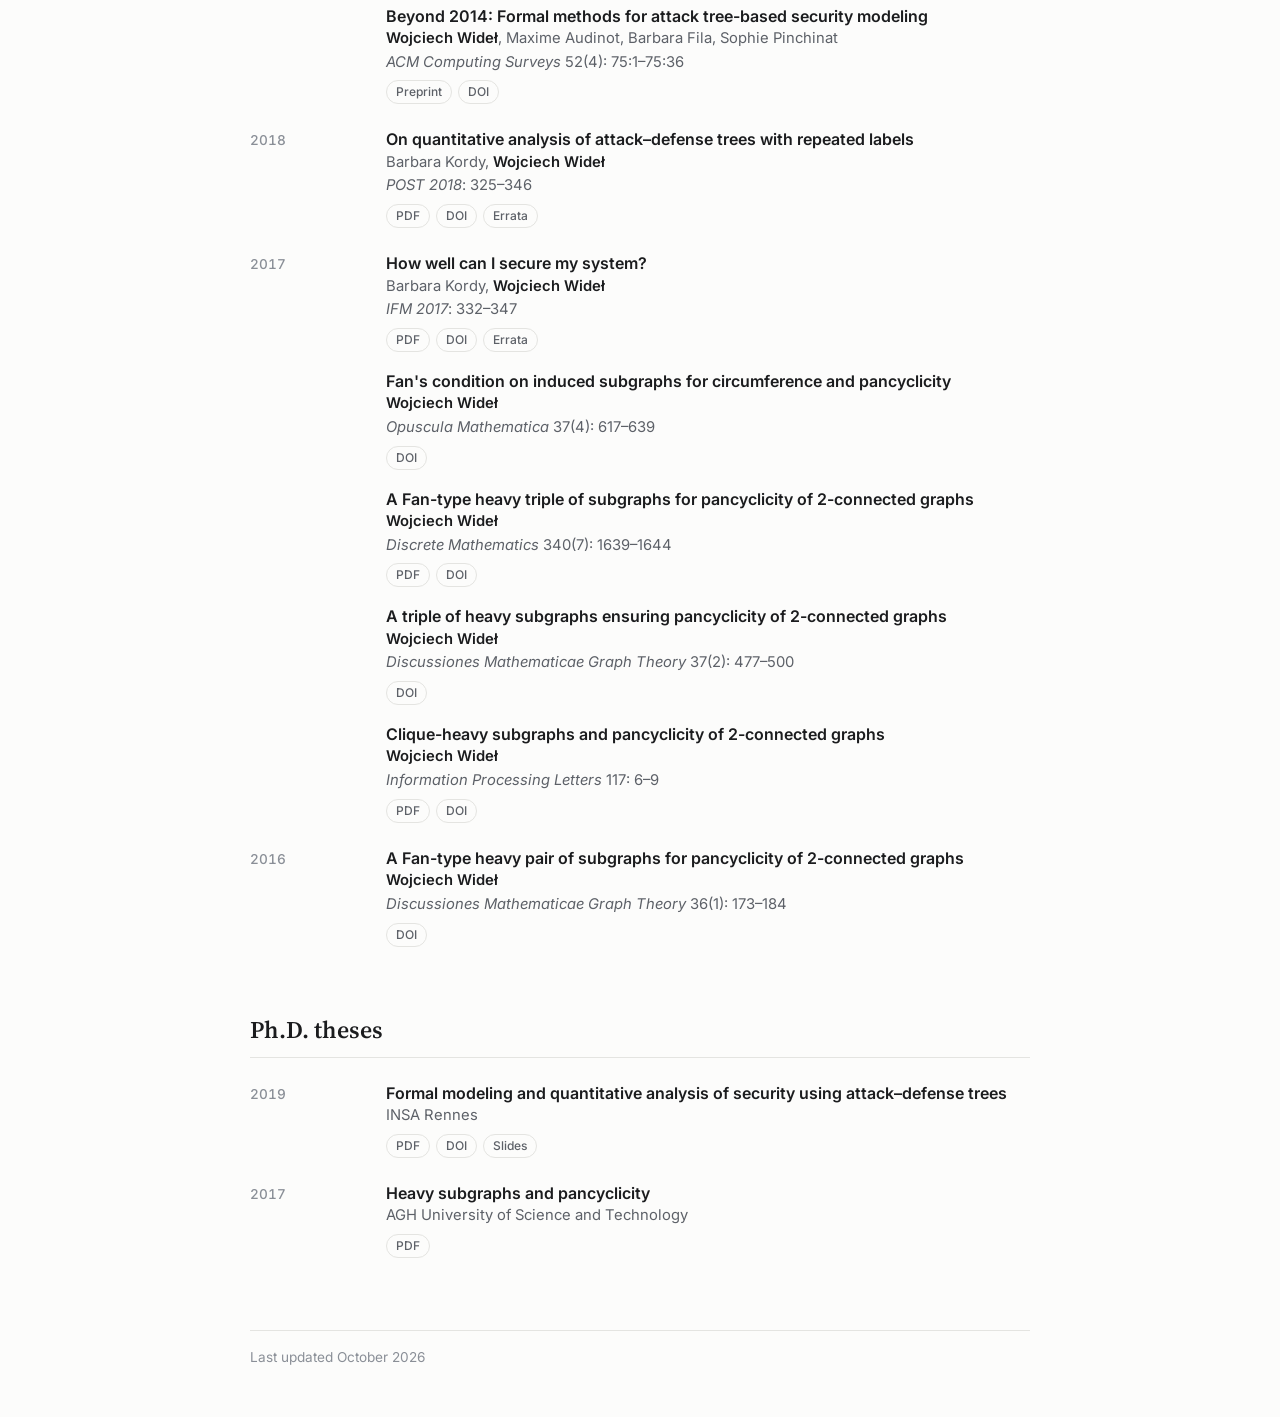
==== commit e3690b3d: "Redesign site with a minimal academic layout - Add header with name, tagline, bio and profile links " ====
--- a/index.html
+++ b/index.html
@@ -1,203 +1,336 @@
-<!DOCTYPE html PUBLIC "-//W3C//DTD HTML 4.01 Transitional//EN">
-<html>
-
-<head>
-  <style></style>
-  <title>Wojciech Wide&#322</title>
-    <!--
-  nice icons by James Walsh: https://jpswalsh.github.io/academicons/
-  -->
-  <link rel="stylesheet" href="academiconsss/css/academicons.min.css" />
-  <!-- for linkedin and github icon-->
-  <link rel="stylesheet" href="https://use.fontawesome.com/releases/v5.8.1/css/all.css" integrity="sha384-50oBUHEmvpQ+1lW4y57PTFmhCaXp0ML5d60M1M7uH2+nqUivzIebhndOJK28anvf" crossorigin="anonymous">
-  <!-- what follows removes underscore from hyperlinks -->
- <style type="text/css">
-    a {
-      text-decoration: none
-    }
-    * {
-      font-family: 'Verdana','Georgia','Helvetica';
-      font-size: 16px;
-    }
-  </style>
-</head>
-<body
-style="background-color: #FFFFFF; color: #000000;"
- alink="#6495ED" link="#6495ED" vlink="#6495ED">
-	<!--
-	-->
-	    <span style="font-weight: bold;">
-    I'm here, too: </span>
-
-  <a href="https://www.linkedin.com/in/wojciech-wide%C5%82-252187187/">
-  <span class="icon">
-    <i class="fab fa-linkedin" style="font-size: 26px;"></i>
-    </span>
-  </a>
-
-  <a href="https://www.researchgate.net/profile/Wojciech_Widel">
-    <span class="icon">
-      <i class="ai ai-researchgate-square ai-3x" style="font-size: 26px;"></i>
-    </span>
-  </a>
-
-  <a href="https://dblp.uni-trier.de/pers/hd/w/Widel:Wojciech">
-    <span class="icon">
-      <i class="ai ai-dblp-square ai-3x" style="font-size: 26px;"></i>
-    </span>
-  </a>
-
-  <a href="https://orcid.org/0000-0002-1680-5255">
-    <span class="icon">
-      <i class="ai ai-orcid-square ai-3x" style="font-size: 26px;"></i>
-    </span>
-  </a>
-
-<br><br><br>
-	
-  <!-- data
-	-->
-	<span style="font-size: 22px;">====== Data science ======</span><br><br>
-	
-	<a href="data/statistical_learning_01_overview.pdf">Statistical Learning 1, Introduction </a><br>
-	<a href="data/statistical_learning_02_linear_regression.pdf">Statistical Learning 2, Linear Regression</a><br>
-	<a href="data/statistical_learning_03_classification.pdf">Statistical Learning 3, Classification</a><br><br>
-	
-	<a href="data/cheatsheet_bayesian_mixture_models.pdf">Cheatsheet: Bayesian mixture models</a><br>
-	<a href="data/cheatsheet_time_series.pdf">Cheatsheet: Time series modelling and forecasting</a><br>
-	<a href="data/cheat_sheet_time_series_forecasting_with_trees.pdf">Cheatsheet: Time series forecasting with gradient boosting</a><br><br>
-	
-	<a href="data/write_up_diff_in_diff.pdf">Write-up: Difference-in-differences</a><br><br><br>
-	
-	<!-- academia
-	-->
-	<span style="font-size: 22px;">======= Academia =======</span><br><br>
-  
-  <b>2023</b><br>
-  
-    WW, <a href="https://www.researchgate.net/profile/Simon-Hacks">
-    Simon Hacks</a>, <a href="https://www.researchgate.net/profile/Mathias-Ekstedt">
-    Mathias Ekstedt</a>, <a href="https://www.researchgate.net/profile/Pontus-Johnson">
-    Pontus Johnson</a>, <a href="https://www.researchgate.net/profile/Lagerstroem-Robert">
-    Robert Lagerstr&ouml;m</a>,&nbsp;<span style="color: rgb(0, 0, 0); font-style: italic;">The Meta Attack Language - A Formal Description</span>,&nbsp;Computers &amp; Security
-  <span style="font-weight: bold;"><span style="font-weight: bold;">130</span></span>:&nbsp;103284
-  &nbsp; [<a href="https://www.sciencedirect.com/science/article/pii/S0167404823001943?via%3Dihub">final</a>]<br><br>
-
-
-    <b>2022</b><br>
-  
-    WW, <a href="https://www.researchgate.net/profile/Preetam-Mukherjee">
-    Preetam Mukherjee</a>, <a href="https://www.researchgate.net/profile/Mathias-Ekstedt">
-    Mathias Ekstedt</a>,&nbsp;<span style="color: rgb(0, 0, 0); font-style: italic;">Security Countermeasures Selection using the Meta Attack Language and Probabilistic Attack Graphs</span>,&nbsp;IEEE Access
-  <span style="font-weight: bold;"><span style="font-weight: bold;">10</span></span>:&nbsp;89645-89662
-  &nbsp; [<a href="https://ieeexplore.ieee.org/document/9864201">final</a>]<br><br>
-  
-  <b>2021</b><br>
-  
-    <a href="https://www.researchgate.net/profile/Wei_Zheng125">
-    Wei Zheng</a>, WW, Ligong Wang,&nbsp;<span style="color: rgb(0, 0, 0); font-style: italic;">On implicit
-    heavy subgraphs and hamiltonicity of 2-connected graphs</span>,&nbsp;Discussiones Mathematicae Graph Theory
-  <span style="font-weight: bold;"><span style="font-weight: bold;">41<span style="font-weight: bold;"> (1)</span></span></span>:&nbsp;167-181
-  &nbsp; [<a href="https://www.dmgt.uz.zgora.pl/publish/bbl_view_pdf.php?ID=42028">PDF</a>]<br><br>
-  
-  <b>2020</b><br>
-  
-    <a href="http://people.irisa.fr/Barbara.Kordy/">
-    Barbara Fila</a>, WW,&nbsp;<span style="color: rgb(0, 0, 0); font-style: italic;">Exploiting attack-defense trees to find an optimal set of countermeasures</span>,&nbsp;CSF 2020: 395-410<br><br>  
-  
-
-  <b>2019</b><br>  
-  
-  <a href="http://people.irisa.fr/Barbara.Kordy/">
-    Barbara Fila</a>, WW,&nbsp;<span style="color: rgb(0, 0, 0); font-style: italic;">Attack-defense trees for abusing optical power meters: A case study and the OSEAD tool experience report</span>,&nbsp;GraMSec 2019: 95-125<br>
-
-  <a href="http://people.irisa.fr/Barbara.Kordy/">
-    Barbara Fila</a>, WW,&nbsp;<span style="color: rgb(0, 0, 0); font-style: italic;">Efficient attack-defense tree analysis using Pareto attribute domains</span>,&nbsp;CSF 2019: 200-215 [<a href="papers/2019_fila_widel_CSF.pdf">PDF</a>]<br>
-  <!--acceptance rate: 0.34 -->
-
-  WW, Maxime Audinot,
-  <a href="http://people.irisa.fr/Barbara.Kordy/">Barbara Fila</a>,
-  <a href="http://people.irisa.fr/Sophie.Pinchinat/">Sophie Pinchinat</a>,&nbsp;<span style="color: rgb(0, 0, 0); font-style: italic;">
-    Beyond 2014: Formal methods for attack tree-based security modeling</span>,&nbsp;
-  ACM Computing Surveys <span style="font-weight: bold;"><span style="font-weight: bold;">52<span style="font-weight: bold;"> (4)</span></span></span>:
-  75:1-75:36 [<a href="papers/2019_ACM_survey_PREPRINT.pdf">preprint</a> | <a href="https://dl.acm.org/citation.cfm?id=3331524">final</a>] &nbsp;
-
-
-  <br>
-  <br>
-
-
-
-
-  <b>2018</b><br>
-
-
-  <a href="http://people.irisa.fr/Barbara.Kordy/">Barbara Kordy</a>, WW, <span style="color: rgb(0, 0, 0); font-style: italic;">On
-    quantitative analysis of attack-defense trees with repeated labels</span>,
-  POST 2018: 325-346 [<a href="papers/POSTerrata.pdf">Errata</a>
-  | <a href="papers/2018_kordy_widel_POST.pdf">PDF</a>]<br>
-
-
-  <br>
-
-  <b>2017</b><br>
-
-  <a href="http://people.irisa.fr/Barbara.Kordy/">Barbara Kordy</a>, WW,&nbsp;<span style="color: rgb(0, 0, 0); font-style: italic;">How well
-    can I secure my system?</span><span style="color: rgb(0, 0, 0); font-style: italic;"></span>,
-  IFM 2017: 332-347 &nbsp;[<a href="papers/iFMerrata.pdf">Errata</a> | <a href="papers/2017_kordy_widel_iFM.pdf">PDF</a>]<br>
-
-  WW,&nbsp;<span style="color: rgb(0, 0, 0); font-style: italic;">Fan's
-    condition on induced subgraphs for circumference and pancyclicity</span><span style="text-decoration: underline; color: rgb(0, 0, 0); font-style: italic;"></span><span style="color: rgb(0, 0, 0); font-style: italic;"></span><span style="text-decoration: underline; color: rgb(0, 0, 0); font-style: italic;"></span><span
-    style="color: rgb(0, 0, 0); font-style: italic;"></span>,
-  Opuscula Mathematica <span style="font-weight: bold;"><span style="font-weight: bold;">37<span style="font-weight: bold;"> (4)</span></span></span>:
-  617-639 &nbsp; [<a href="http://www.opuscula.agh.edu.pl/vol37/4/art/opuscula_math_3734.pdf">PDF</a>]<br>
-
-
-  WW, <span style="color: rgb(0, 0, 0); font-style: italic;">A Fan-type
-    heavy triple of </span><span style="color: rgb(0, 0, 0); font-style: italic;">subgraphs</span><span style="color: rgb(0, 0, 0); font-style: italic;"> for </span><span style="color: rgb(0, 0, 0); font-style: italic;">pancyclicity</span><span
-    style="color: rgb(0, 0, 0); font-style: italic;"> of
-    2-connected graphs</span>,&nbsp;Discrete Mathematics <span style="font-weight: bold;"><span style="font-weight: bold;">340<span style="font-weight: bold;"> (7)</span></span></span>:
-  1639-1644 &nbsp; [<a href="papers/2017_widel_k13p7h.pdf">PDF</a>]<br>
-
-
-  WW, <span style="color: rgb(0, 0, 0); font-style: italic;">A triple of
-    heavy</span><span style="text-decoration: underline; color: rgb(0, 0, 0); font-style: italic;">
-  </span><span style="color: rgb(0, 0, 0); font-style: italic;">subgraphs</span><span style="color: rgb(0, 0, 0); font-style: italic;"> ensuring </span><span style="color: rgb(0, 0, 0); font-style: italic;">pancyclicity</span><span style="color: rgb(0, 0, 0); font-style: italic;">
-    of
-    2-connected graphs</span>, Discussiones Mathematicae Graph Theory
-  <span style="font-weight: bold;"><span style="font-weight: bold;">37<span style="font-weight: bold;"> (2)</span></span></span>:&nbsp;477-500
-  &nbsp; [<a href="http://www.discuss.wmie.uz.zgora.pl/php/discuss3.php?ip=&amp;url=pdf&amp;nIdA=25197&amp;nIdSesji=-1">PDF</a>]<br>
-
-
-  WW, <span style="color: rgb(0, 0, 0); font-style: italic;">Clique-heavy
-  </span><span style="color: rgb(0, 0, 0); font-style: italic;">subgraphs</span><span style="color: rgb(0, 0, 0); font-style: italic;"> and </span><span style="color: rgb(0, 0, 0); font-style: italic;">pancyclicity</span><span style="color: rgb(0, 0, 0); font-style: italic;">
-    of
-    2-connected graphs</span>, Information Processing
-  Letters&nbsp;<span style="font-weight: bold;"><span style="font-weight: bold;">117<span style="font-weight: bold;"></span></span></span>:
-  6-9 &nbsp; [<a href="papers/2017_widel_clique.pdf">PDF</a>]<br>
-
-
-  <br>
-
-  <b>2016</b><br>
-
-
-  WW, <span style="color: rgb(0, 0, 0); font-style: italic;">A Fan-type
-    heavy pair of </span><span style="color: rgb(0, 0, 0); font-style: italic;">subgraphs</span><span style="color: rgb(0, 0, 0); font-style: italic;"> for </span><span style="color: rgb(0, 0, 0); font-style: italic;">pancyclicity</span><span style="color: rgb(0, 0, 0); font-style: italic;">
-    of
-    2-connected graphs</span>, Discussiones Mathematicae Graph Theory
-  <span style="font-weight: bold;"><span style="font-weight: bold;">36<span style="font-weight: bold;"> (1)</span></span></span>:
-  173-184 &nbsp;[<a href="http://www.discuss.wmie.uz.zgora.pl/php/discuss3.php?ip=&amp;url=pdf&amp;nIdA=24811&amp;nIdSesji=-1">PDF</a>]<br>
-
-  <br><span style="font-weight: bold;">Ph.D. theses<br>
-
-  </span>WW,&nbsp;<span style="color: rgb(0, 0, 0); font-style: italic;">Formal modeling and quantitative analysis of security using attack-defense trees, </span>INSA Rennes, 2019 [<a href="theseis/widel_thesis_trees.pdf">PDF</a>][<a href="papers/defense_irisa.pdf">slides</a>]<br>
-
-  WW,&nbsp;<span style="color: rgb(0, 0, 0); font-style: italic;">Heavy subgraphs and pancyclicity</span><span style="color: rgb(0, 0, 0); font-style: italic;">,</span> AGH UST, 2017 [<a href="theseis/widel_thesis_heavy.pdf">PDF</a>]<br>
-
-
-</body>
-
-</html>
-
-
+<!DOCTYPE html>
+<html lang="en">
+
+<head>
+  <meta charset="utf-8">
+  <meta name="viewport" content="width=device-width, initial-scale=1">
+  <title>Wojciech Wideł</title>
+  <meta name="description"
+    content="Wojciech Wideł: data science notes and cheatsheets, and publications on security modelling and graph theory.">
+
+  <meta property="og:type" content="profile">
+  <meta property="og:title" content="Wojciech Wideł">
+  <meta property="og:description"
+    content="Data science notes and cheatsheets, and publications on security modelling and graph theory.">
+  <meta property="og:url" content="https://wwidel.github.io/">
+
+  <link rel="icon"
+    href="data:image/svg+xml,%3Csvg xmlns='http://www.w3.org/2000/svg' viewBox='0 0 64 64'%3E%3Crect width='64' height='64' rx='14' fill='%231d5bb8'/%3E%3Ctext x='32' y='43' font-family='Georgia,serif' font-size='30' font-weight='600' fill='white' text-anchor='middle'%3EWW%3C/text%3E%3C/svg%3E">
+
+  <link rel="preconnect" href="https://fonts.googleapis.com">
+  <link rel="preconnect" href="https://fonts.gstatic.com" crossorigin>
+  <link rel="stylesheet"
+    href="https://fonts.googleapis.com/css2?family=Inter:wght@400;500;600&family=Source+Serif+4:opsz,wght@8..60,600&display=swap">
+  <link rel="stylesheet" href="style.css">
+</head>
+
+<body>
+  <main>
+
+    <header>
+      <h1>Wojciech Wideł</h1>
+      <p class="tagline">Data science &middot; Optimization &middot; Graph theory &middot; Security modelling</p>
+      <p class="bio">
+        I work in data science. My research background is in structural graph theory, formal methods for security, and
+        optimization.
+      </p>
+      <ul class="profiles">
+        <li><a href="https://github.com/wwidel">GitHub</a></li>
+        <li><a href="https://www.linkedin.com/in/wojciech-wide%C5%82-252187187/">LinkedIn</a></li>
+        <li><a href="https://www.researchgate.net/profile/Wojciech_Widel">ResearchGate</a></li>
+        <li><a href="https://dblp.uni-trier.de/pers/hd/w/Widel:Wojciech">dblp</a></li>
+        <li><a href="https://orcid.org/0000-0002-1680-5255">ORCID</a></li>
+      </ul>
+    </header>
+
+    <section id="resources">
+      <h2>Notes &amp; resources</h2>
+
+      <div class="group">
+        <div class="group-label">Lecture notes</div>
+        <ul class="resources">
+          <li><a href="data/statistical_learning_01_overview.pdf">Statistical Learning 1: Introduction</a></li>
+          <li><a href="data/statistical_learning_02_linear_regression.pdf">Statistical Learning 2: Linear Regression</a></li>
+          <li><a href="data/statistical_learning_03_classification.pdf">Statistical Learning 3: Classification</a></li>
+        </ul>
+      </div>
+
+      <div class="group">
+        <div class="group-label">Cheatsheets</div>
+        <ul class="resources">
+          <li><a href="data/cheatsheet_bayesian_mixture_models.pdf">Bayesian mixture models</a></li>
+          <li><a href="data/cheatsheet_time_series.pdf">Time series modelling and forecasting</a></li>
+          <li><a href="data/cheatsheet_time_series_forecasting_with_trees.pdf">Time series forecasting with gradient
+              boosting</a></li>
+        </ul>
+      </div>
+
+      <div class="group">
+        <div class="group-label">Write-ups</div>
+        <ul class="resources">
+          <li><a href="data/write_up_diff_in_diff.pdf">Difference-in-differences</a></li>
+        </ul>
+      </div>
+    </section>
+
+    <section id="publications">
+      <h2>Publications</h2>
+
+      <div class="filter" role="group" aria-label="Filter publications by topic" hidden>
+        <button type="button" data-filter="all" aria-pressed="true">All</button>
+        <button type="button" data-filter="security" aria-pressed="false">Security modelling</button>
+        <button type="button" data-filter="graphs" aria-pressed="false">Graph theory</button>
+      </div>
+
+      <div class="group">
+        <div class="group-label">2023</div>
+        <ul>
+          <li class="pub" data-topic="security">
+            <span class="pub-title">The Meta Attack Language &ndash; A Formal Description</span>
+            <span class="pub-authors"><span class="me">Wojciech Wideł</span>,
+              <a href="https://www.researchgate.net/profile/Simon-Hacks">Simon Hacks</a>,
+              <a href="https://www.researchgate.net/profile/Mathias-Ekstedt">Mathias Ekstedt</a>,
+              <a href="https://www.researchgate.net/profile/Pontus-Johnson">Pontus Johnson</a>,
+              <a href="https://www.researchgate.net/profile/Lagerstroem-Robert">Robert Lagerström</a></span>
+            <span class="pub-venue"><em>Computers &amp; Security</em> 130: 103284</span>
+            <span class="links">
+              <a href="https://doi.org/10.1016/j.cose.2023.103284">DOI</a>
+            </span>
+          </li>
+        </ul>
+      </div>
+
+      <div class="group">
+        <div class="group-label">2022</div>
+        <ul>
+          <li class="pub" data-topic="security">
+            <span class="pub-title">Security Countermeasures Selection using the Meta Attack Language and Probabilistic
+              Attack Graphs</span>
+            <span class="pub-authors"><span class="me">Wojciech Wideł</span>,
+              <a href="https://www.researchgate.net/profile/Preetam-Mukherjee">Preetam Mukherjee</a>,
+              <a href="https://www.researchgate.net/profile/Mathias-Ekstedt">Mathias Ekstedt</a></span>
+            <span class="pub-venue"><em>IEEE Access</em> 10: 89645&ndash;89662</span>
+            <span class="links">
+              <a href="https://doi.org/10.1109/access.2022.3200601">DOI</a>
+            </span>
+          </li>
+        </ul>
+      </div>
+
+      <div class="group">
+        <div class="group-label">2021</div>
+        <ul>
+          <li class="pub" data-topic="graphs">
+            <span class="pub-title">On implicit heavy subgraphs and hamiltonicity of 2-connected graphs</span>
+            <span class="pub-authors"><a href="https://www.researchgate.net/profile/Wei_Zheng125">Wei Zheng</a>,
+              <span class="me">Wojciech Wideł</span>, Ligong Wang</span>
+            <span class="pub-venue"><em>Discussiones Mathematicae Graph Theory</em> 41(1): 167&ndash;181</span>
+            <span class="links">
+              <a href="https://doi.org/10.7151/dmgt.2170">DOI</a>
+            </span>
+          </li>
+        </ul>
+      </div>
+
+      <div class="group">
+        <div class="group-label">2020</div>
+        <ul>
+          <li class="pub" data-topic="security">
+            <span class="pub-title">Exploiting attack&ndash;defense trees to find an optimal set of countermeasures</span>
+            <span class="pub-authors"><a href="http://people.irisa.fr/Barbara.Kordy/">Barbara Fila</a>,
+              <span class="me">Wojciech Wideł</span></span>
+            <span class="pub-venue"><em>CSF 2020</em>: 395&ndash;410</span>
+            <span class="links">
+              <a href="https://doi.org/10.1109/csf49147.2020.00035">DOI</a>
+            </span>
+          </li>
+        </ul>
+      </div>
+
+      <div class="group">
+        <div class="group-label">2019</div>
+        <ul>
+          <li class="pub" data-topic="security">
+            <span class="pub-title">Attack&ndash;defense trees for abusing optical power meters: A case study and the
+              OSEAD tool experience report</span>
+            <span class="pub-authors"><a href="http://people.irisa.fr/Barbara.Kordy/">Barbara Fila</a>,
+              <span class="me">Wojciech Wideł</span></span>
+            <span class="pub-venue"><em>GraMSec 2019</em>: 95&ndash;125</span>
+            <span class="links">
+              <a href="https://doi.org/10.1007/978-3-030-36537-0_6">DOI</a>
+            </span>
+          </li>
+          <li class="pub" data-topic="security">
+            <span class="pub-title">Efficient attack&ndash;defense tree analysis using Pareto attribute domains</span>
+            <span class="pub-authors"><a href="http://people.irisa.fr/Barbara.Kordy/">Barbara Fila</a>,
+              <span class="me">Wojciech Wideł</span></span>
+            <span class="pub-venue"><em>CSF 2019</em>: 200&ndash;215</span>
+            <span class="links">
+              <a href="papers/2019_fila_widel_CSF.pdf">PDF</a>
+              <a href="https://doi.org/10.1109/csf.2019.00021">DOI</a>
+            </span>
+          </li>
+          <li class="pub" data-topic="security">
+            <span class="pub-title">Beyond 2014: Formal methods for attack tree-based security modeling</span>
+            <span class="pub-authors"><span class="me">Wojciech Wideł</span>, Maxime Audinot,
+              <a href="http://people.irisa.fr/Barbara.Kordy/">Barbara Fila</a>,
+              <a href="http://people.irisa.fr/Sophie.Pinchinat/">Sophie Pinchinat</a></span>
+            <span class="pub-venue"><em>ACM Computing Surveys</em> 52(4): 75:1&ndash;75:36</span>
+            <span class="links">
+              <a href="papers/2019_ACM_survey_PREPRINT.pdf">Preprint</a>
+              <a href="https://doi.org/10.1145/3331524">DOI</a>
+            </span>
+          </li>
+        </ul>
+      </div>
+
+      <div class="group">
+        <div class="group-label">2018</div>
+        <ul>
+          <li class="pub" data-topic="security">
+            <span class="pub-title">On quantitative analysis of attack&ndash;defense trees with repeated labels</span>
+            <span class="pub-authors"><a href="http://people.irisa.fr/Barbara.Kordy/">Barbara Kordy</a>,
+              <span class="me">Wojciech Wideł</span></span>
+            <span class="pub-venue"><em>POST 2018</em>: 325&ndash;346</span>
+            <span class="links">
+              <a href="papers/2018_kordy_widel_POST.pdf">PDF</a>
+              <a href="https://doi.org/10.1007/978-3-319-89722-6_14">DOI</a>
+              <a href="papers/POSTerrata.pdf">Errata</a>
+            </span>
+          </li>
+        </ul>
+      </div>
+
+      <div class="group">
+        <div class="group-label">2017</div>
+        <ul>
+          <li class="pub" data-topic="security">
+            <span class="pub-title">How well can I secure my system?</span>
+            <span class="pub-authors"><a href="http://people.irisa.fr/Barbara.Kordy/">Barbara Kordy</a>,
+              <span class="me">Wojciech Wideł</span></span>
+            <span class="pub-venue"><em>IFM 2017</em>: 332&ndash;347</span>
+            <span class="links">
+              <a href="papers/2017_kordy_widel_iFM.pdf">PDF</a>
+              <a href="https://doi.org/10.1007/978-3-319-66845-1_22">DOI</a>
+              <a href="papers/iFMerrata.pdf">Errata</a>
+            </span>
+          </li>
+          <li class="pub" data-topic="graphs">
+            <span class="pub-title">Fan's condition on induced subgraphs for circumference and pancyclicity</span>
+            <span class="pub-authors"><span class="me">Wojciech Wideł</span></span>
+            <span class="pub-venue"><em>Opuscula Mathematica</em> 37(4): 617&ndash;639</span>
+            <span class="links">
+              <a href="https://doi.org/10.7494/opmath.2017.37.4.617">DOI</a>
+            </span>
+          </li>
+          <li class="pub" data-topic="graphs">
+            <span class="pub-title">A Fan-type heavy triple of subgraphs for pancyclicity of 2-connected graphs</span>
+            <span class="pub-authors"><span class="me">Wojciech Wideł</span></span>
+            <span class="pub-venue"><em>Discrete Mathematics</em> 340(7): 1639&ndash;1644</span>
+            <span class="links">
+              <a href="papers/2017_widel_k13p7h.pdf">PDF</a>
+              <a href="https://doi.org/10.1016/j.disc.2017.03.010">DOI</a>
+            </span>
+          </li>
+          <li class="pub" data-topic="graphs">
+            <span class="pub-title">A triple of heavy subgraphs ensuring pancyclicity of 2-connected graphs</span>
+            <span class="pub-authors"><span class="me">Wojciech Wideł</span></span>
+            <span class="pub-venue"><em>Discussiones Mathematicae Graph Theory</em> 37(2): 477&ndash;500</span>
+            <span class="links">
+              <a href="https://doi.org/10.7151/dmgt.1938">DOI</a>
+            </span>
+          </li>
+          <li class="pub" data-topic="graphs">
+            <span class="pub-title">Clique-heavy subgraphs and pancyclicity of 2-connected graphs</span>
+            <span class="pub-authors"><span class="me">Wojciech Wideł</span></span>
+            <span class="pub-venue"><em>Information Processing Letters</em> 117: 6&ndash;9</span>
+            <span class="links">
+              <a href="papers/2017_widel_clique.pdf">PDF</a>
+              <a href="https://doi.org/10.1016/j.ipl.2016.08.004">DOI</a>
+            </span>
+          </li>
+        </ul>
+      </div>
+
+      <div class="group">
+        <div class="group-label">2016</div>
+        <ul>
+          <li class="pub" data-topic="graphs">
+            <span class="pub-title">A Fan-type heavy pair of subgraphs for pancyclicity of 2-connected graphs</span>
+            <span class="pub-authors"><span class="me">Wojciech Wideł</span></span>
+            <span class="pub-venue"><em>Discussiones Mathematicae Graph Theory</em> 36(1): 173&ndash;184</span>
+            <span class="links">
+              <a href="https://doi.org/10.7151/dmgt.1840">DOI</a>
+            </span>
+          </li>
+        </ul>
+      </div>
+    </section>
+
+    <section id="theses">
+      <h2>Ph.D. theses</h2>
+
+      <div class="group">
+        <div class="group-label">2019</div>
+        <ul>
+          <li class="pub">
+            <span class="pub-title">Formal modeling and quantitative analysis of security using attack&ndash;defense
+              trees</span>
+            <span class="pub-venue">INSA Rennes</span>
+            <span class="links">
+              <a href="theseis/widel_thesis_trees.pdf">PDF</a>
+              <a href="https://doi.org/10.70675/00bb6b0dzca4ez4626z8a69zd34d58355efb">DOI</a>
+              <a href="papers/defense_irisa.pdf">Slides</a>
+            </span>
+          </li>
+        </ul>
+      </div>
+
+      <div class="group">
+        <div class="group-label">2017</div>
+        <ul>
+          <li class="pub">
+            <span class="pub-title">Heavy subgraphs and pancyclicity</span>
+            <span class="pub-venue">AGH University of Science and Technology</span>
+            <span class="links">
+              <a href="theseis/widel_thesis_heavy.pdf">PDF</a>
+            </span>
+          </li>
+        </ul>
+      </div>
+    </section>
+
+    <footer>
+      Last updated October 2026
+    </footer>
+
+  </main>
+
+  <script>
+    // Topic filter for publications; without JS every entry stays visible.
+    (function () {
+      var section = document.getElementById('publications');
+      var filter = section.querySelector('.filter');
+      var buttons = filter.querySelectorAll('button');
+      filter.hidden = false;
+
+      filter.addEventListener('click', function (e) {
+        var button = e.target.closest('button');
+        if (!button) return;
+        var topic = button.dataset.filter;
+
+        buttons.forEach(function (b) {
+          b.setAttribute('aria-pressed', String(b === button));
+        });
+        section.querySelectorAll('.pub').forEach(function (pub) {
+          pub.hidden = topic !== 'all' && pub.dataset.topic !== topic;
+        });
+        section.querySelectorAll('.group').forEach(function (group) {
+          group.hidden = !group.querySelector('.pub:not([hidden])');
+        });
+      });
+    })();
+  </script>
+</body>
+
+</html>
--- a/style.css
+++ b/style.css
@@ -0,0 +1,255 @@
+:root {
+  --bg: #fcfcfb;
+  --text: #1b1c1e;
+  --muted: #5d6168;
+  --faint: #8a8f97;
+  --rule: #e4e4e1;
+  --accent: #1d5bb8;
+  --accent-soft: #e8effa;
+  --serif: "Source Serif 4", Georgia, serif;
+  --sans: "Inter", system-ui, -apple-system, "Segoe UI", sans-serif;
+  color-scheme: light dark;
+}
+
+@media (prefers-color-scheme: dark) {
+  :root {
+    --bg: #131416;
+    --text: #e7e7e5;
+    --muted: #a3a7ae;
+    --faint: #767b83;
+    --rule: #2a2c30;
+    --accent: #84b3ff;
+    --accent-soft: #1c2738;
+  }
+}
+
+*,
+*::before,
+*::after {
+  box-sizing: border-box;
+}
+
+html {
+  -webkit-text-size-adjust: 100%;
+}
+
+body {
+  margin: 0;
+  background: var(--bg);
+  color: var(--text);
+  font-family: var(--sans);
+  font-size: 16px;
+  line-height: 1.6;
+}
+
+main {
+  max-width: 820px;
+  margin: 0 auto;
+  padding: 72px 20px 48px;
+}
+
+a {
+  color: var(--accent);
+  text-decoration: none;
+}
+
+a:hover {
+  text-decoration: underline;
+  text-underline-offset: 2px;
+}
+
+a:focus-visible,
+button:focus-visible {
+  outline: 2px solid var(--accent);
+  outline-offset: 2px;
+  border-radius: 4px;
+}
+
+/* Header */
+
+h1 {
+  font-family: var(--serif);
+  font-size: 2.5rem;
+  font-weight: 600;
+  line-height: 1.15;
+  letter-spacing: -0.01em;
+  margin: 0 0 6px;
+}
+
+.tagline {
+  color: var(--muted);
+  margin: 0 0 20px;
+}
+
+.bio {
+  margin: 0 0 20px;
+  max-width: 62ch;
+}
+
+.profiles {
+  display: flex;
+  flex-wrap: wrap;
+  gap: 4px 20px;
+  margin: 0;
+  padding: 0;
+  list-style: none;
+  font-size: 0.95rem;
+}
+
+/* Sections */
+
+section {
+  margin-top: 64px;
+}
+
+h2 {
+  font-family: var(--serif);
+  font-size: 1.5rem;
+  font-weight: 600;
+  margin: 0 0 24px;
+  padding-bottom: 8px;
+  border-bottom: 1px solid var(--rule);
+}
+
+.group {
+  display: grid;
+  grid-template-columns: 112px 1fr;
+  gap: 0 24px;
+  margin-bottom: 24px;
+}
+
+.group-label {
+  color: var(--faint);
+  font-size: 0.85rem;
+  font-weight: 500;
+  padding-top: 2px;
+  font-variant-numeric: tabular-nums;
+}
+
+.group ul {
+  margin: 0;
+  padding: 0;
+  list-style: none;
+}
+
+/* Resources */
+
+.resources li + li {
+  margin-top: 4px;
+}
+
+/* Publications */
+
+.pub + .pub {
+  margin-top: 18px;
+}
+
+.pub-title {
+  display: block;
+  font-weight: 600;
+  line-height: 1.4;
+}
+
+.pub-authors,
+.pub-venue {
+  display: block;
+  color: var(--muted);
+  font-size: 0.925rem;
+}
+
+.pub-authors a {
+  color: inherit;
+}
+
+.pub-authors a:hover {
+  color: var(--accent);
+}
+
+.me {
+  color: var(--text);
+  font-weight: 600;
+}
+
+.pub-venue em {
+  font-style: italic;
+}
+
+.links {
+  display: flex;
+  flex-wrap: wrap;
+  gap: 6px;
+  margin-top: 6px;
+}
+
+.links a {
+  font-size: 0.75rem;
+  font-weight: 500;
+  line-height: 1;
+  padding: 5px 9px;
+  border: 1px solid var(--rule);
+  border-radius: 999px;
+  color: var(--muted);
+}
+
+.links a:hover {
+  color: var(--accent);
+  border-color: var(--accent);
+  background: var(--accent-soft);
+  text-decoration: none;
+}
+
+/* Topic filter */
+
+.filter {
+  display: flex;
+  flex-wrap: wrap;
+  gap: 6px;
+  margin: -8px 0 28px;
+}
+
+.filter button {
+  font: inherit;
+  font-size: 0.8rem;
+  padding: 4px 12px;
+  border: 1px solid var(--rule);
+  border-radius: 999px;
+  background: none;
+  color: var(--muted);
+  cursor: pointer;
+}
+
+.filter button[aria-pressed="true"] {
+  color: var(--accent);
+  border-color: var(--accent);
+  background: var(--accent-soft);
+}
+
+[hidden] {
+  display: none !important;
+}
+
+footer {
+  margin-top: 72px;
+  padding-top: 16px;
+  border-top: 1px solid var(--rule);
+  color: var(--faint);
+  font-size: 0.85rem;
+}
+
+@media (max-width: 560px) {
+  main {
+    padding-top: 48px;
+  }
+
+  h1 {
+    font-size: 2rem;
+  }
+
+  .group {
+    grid-template-columns: 1fr;
+  }
+
+  .group-label {
+    margin-bottom: 8px;
+  }
+}
